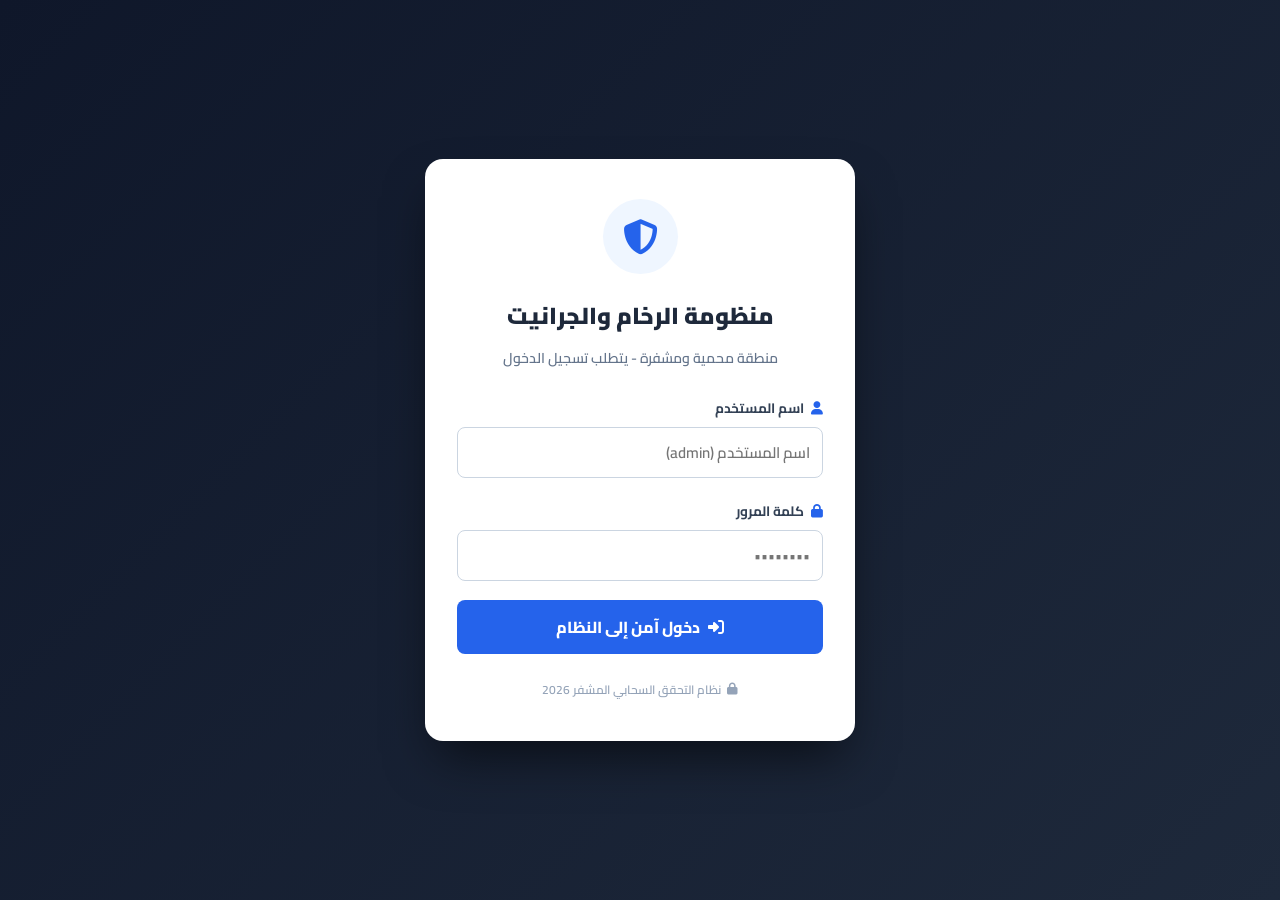
==== public/index.html @ fe217583 "Fix invoice export caching with direct live DOM export and bump DB_VERSION" ====
<!DOCTYPE html>
<html lang="ar" dir="rtl">
<head>
    <meta charset="UTF-8">
    <meta name="viewport" content="width=device-width, initial-scale=1.0">
    <title>نظام إدارة وفواتير ومستودع ملفات الرخام والجرانيت | خالي أحمد جلال</title>
    <link rel="stylesheet" href="/static/style.css">
    <link rel="stylesheet" href="https://cdnjs.cloudflare.com/ajax/libs/font-awesome/6.4.0/css/all.min.css">
    <style>
        .free-row td {
            background-color: #fef9c3 !important;
        }
        .btn-whatsapp {
            background: #25d366 !important;
            color: #fff !important;
            font-weight: 800;
        }
        .btn-whatsapp:hover {
            background: #1eb854 !important;
        }
        .gallery-item {
            display: inline-block;
            margin: 6px;
            padding: 6px;
            border: 1px solid #cbd5e1;
            border-radius: 8px;
            background: #fff;
            text-align: center;
        }
        .gallery-item img {
            width: 140px;
            height: 110px;
            object-fit: cover;
            border-radius: 6px;
            display: block;
        }
    </style>
</head>
<body>

    <!-- ================= FULLSCREEN SECURITY LOCK SCREEN ================= -->
    <div id="login-overlay" style="display:flex; position:fixed; top:0; left:0; width:100vw; height:100vh; background:linear-gradient(135deg, #0f172a 0%, #1e293b 100%); z-index:999999; justify-content:center; align-items:center; padding:1.25rem; font-family:'Cairo', sans-serif;">
        <div style="background:#ffffff; border-radius:18px; padding:2.5rem 2rem; width:100%; max-width:430px; box-shadow:0 25px 50px -12px rgba(0,0,0,0.6); text-align:center;">
            <div style="background:#eff6ff; width:75px; height:75px; border-radius:50%; display:flex; align-items:center; justify-content:center; margin:0 auto 1.25rem auto;">
                <i class="fa-solid fa-shield-halved" style="font-size:2.2rem; color:#2563eb;"></i>
            </div>
            <h2 style="font-size:1.45rem; font-weight:900; color:#1e293b; margin:0 0 0.5rem 0;">منظومة الرخام والجرانيت</h2>
            <p style="font-size:0.88rem; color:#64748b; margin:0 0 1.5rem 0; font-weight:600;">منطقة محمية ومشفرة - يتطلب تسجيل الدخول</p>

            <form id="login-form" onsubmit="handleLoginSubmit(event)" style="text-align:right;">
                <div style="margin-bottom:1.2rem;">
                    <label style="display:block; font-size:0.85rem; font-weight:700; color:#334155; margin-bottom:6px;">
                        <i class="fa-solid fa-user" style="color:#2563eb; margin-left:4px;"></i> اسم المستخدم
                    </label>
                    <input type="text" id="login-username" class="form-control" placeholder="اسم المستخدم (admin)" required autocomplete="username" style="width:100%; padding:10px 12px; font-size:0.95rem; border:1px solid #cbd5e1; border-radius:8px;">
                </div>

                <div style="margin-bottom:1.2rem;">
                    <label style="display:block; font-size:0.85rem; font-weight:700; color:#334155; margin-bottom:6px;">
                        <i class="fa-solid fa-lock" style="color:#2563eb; margin-left:4px;"></i> كلمة المرور
                    </label>
                    <input type="password" id="login-password" class="form-control" placeholder="••••••••" required autocomplete="current-password" style="width:100%; padding:10px 12px; font-size:0.95rem; border:1px solid #cbd5e1; border-radius:8px;">
                </div>

                <div id="login-error-msg" style="display:none; background:#fee2e2; color:#b91c1c; padding:8px 12px; border-radius:6px; font-size:0.85rem; font-weight:700; margin-bottom:1.2rem; text-align:center;">
                    اسم المستخدم أو كلمة المرور غير صحيحة!
                </div>

                <button type="submit" id="login-submit-btn" class="btn btn-primary" style="width:100%; padding:12px; font-size:1rem; font-weight:800; border-radius:8px; display:flex; justify-content:center; align-items:center; gap:8px;">
                    <i class="fa-solid fa-right-to-bracket"></i> دخول آمن إلى النظام
                </button>
            </form>

            <div style="margin-top:1.5rem; font-size:0.75rem; color:#94a3b8; font-weight:600; display:flex; align-items:center; justify-content:center; gap:6px;">
                <i class="fa-solid fa-lock"></i> نظام التحقق السحابي المشفر 2026
            </div>
        </div>
    </div>

    <!-- ================= MAIN APP WRAPPER (LOCKED UNTIL LOGIN) ================= -->
    <div id="app-wrapper" style="display:none;">


    <!-- Datalists for Autocomplete -->
    <datalist id="materials-datalist"></datalist>
    <datalist id="clients-datalist"></datalist>

    <!-- Navigation Header -->
    <header class="navbar">
        <div class="navbar-content">
            <div class="brand-title">
                <i class="fa-solid fa-gem" style="color: #f59e0b;"></i>
                <span>نظام فواتير ومستودع ملفات الرخام والجرانيت</span>
                <span class="brand-badge">خالي أحمد جلال 2026</span>
            </div>
            <nav class="nav-tabs">
                <button class="nav-tab-btn active" data-tab="dashboard-pane">
                    <i class="fa-solid fa-chart-pie"></i> لوحة التحكم
                </button>
                <button class="nav-tab-btn" data-tab="new-invoice-pane">
                    <i class="fa-solid fa-file-invoice"></i> الفاتورة (الاسطنبة الرسمية)
                </button>
                <button class="nav-tab-btn" data-tab="archive-pane">
                    <i class="fa-solid fa-folder-open"></i> أرشيف الفواتير
                </button>
                <button class="nav-tab-btn" data-tab="clients-pane">
                    <i class="fa-solid fa-users"></i> حسابات العملاء
                </button>
                <button class="nav-tab-btn" data-tab="repository-pane">
                    <i class="fa-solid fa-boxes-stacked"></i> مستودع الملفات والشغل
                </button>

            </nav>
            <div style="display:flex; align-items:center; gap:0.75rem; margin-right:auto;">
                <span class="badge" style="background:#e0f2fe; color:#0369a1; font-weight:800; padding:5px 12px; border-radius:12px; font-size:0.82rem;">
                    <i class="fa-solid fa-user-shield"></i> <span id="nav-username">admin</span>
                </span>
                <button class="btn btn-outline" onclick="handleLogout()" style="background:#fee2e2; color:#991b1b; border:1px solid #f87171; font-size:0.82rem; font-weight:800; padding:5px 12px; border-radius:8px; cursor:pointer;" title="تسجيل الخروج الآمن (مهم لو في سايبر أو جهاز مشترك)">
                    <i class="fa-solid fa-arrow-right-from-bracket"></i> خروج آمن
                </button>
            </div>
        </div>
    </header>

    <main class="main-wrapper">

        <!-- ==================== 1. DASHBOARD PANE ==================== -->
        <section id="dashboard-pane" class="tab-pane">
            <div class="stats-grid">
                <div class="stat-card blue">
                    <div class="stat-info">
                        <h4>إجمالي المبيعات والفواتير</h4>
                        <div class="stat-val" id="stat-sales">0 ج.م</div>
                        <div class="stat-sub">فواتير التوريدات والتصدير</div>
                    </div>
                    <div class="stat-icon"><i class="fa-solid fa-money-bill-wave" style="color:#3b82f6;"></i></div>
                </div>

                <div class="stat-card red">
                    <div class="stat-info">
                        <h4>المتبقي والديون لنا عند العملاء</h4>
                        <div class="stat-val" id="stat-receivables" style="color:#dc2626;">0 ج.م</div>
                        <div class="stat-sub">مستحقات واجبة التحصيل</div>
                    </div>
                    <div class="stat-icon"><i class="fa-solid fa-scale-unbalanced" style="color:#ef4444;"></i></div>
                </div>

                <div class="stat-card green">
                    <div class="stat-info">
                        <h4>إجمالي التحصيلات النقدية</h4>
                        <div class="stat-val" id="stat-paid" style="color:#16a34a;">0 ج.م</div>
                        <div class="stat-sub">سداد كاش وتحويلات ودينار</div>
                    </div>
                    <div class="stat-icon"><i class="fa-solid fa-circle-check" style="color:#10b981;"></i></div>
                </div>

                <div class="stat-card amber">
                    <div class="stat-info">
                        <h4>إجمالي كمية المسطحات</h4>
                        <div class="stat-val" id="stat-area">0 م٢</div>
                        <div class="stat-sub">مسطحات تم توريدها وتحميلها</div>
                    </div>
                    <div class="stat-icon"><i class="fa-solid fa-ruler-combined" style="color:#f59e0b;"></i></div>
                </div>

                <div class="stat-card purple">
                    <div class="stat-info">
                        <h4>إجمالي عدد القطع</h4>
                        <div class="stat-val" id="stat-pieces">0 قطعة</div>
                        <div class="stat-sub">طاولات وترابيع وشرائح</div>
                    </div>
                    <div class="stat-icon"><i class="fa-solid fa-cubes" style="color:#8b5cf6;"></i></div>
                </div>

                <div class="stat-card blue">
                    <div class="stat-info">
                        <h4>مصاريف الشغل والأوناش</h4>
                        <div class="stat-val" id="stat-expenses">0 ج.م</div>
                        <div class="stat-sub">نقل وونش وإكراميات وتعتيق</div>
                    </div>
                    <div class="stat-icon"><i class="fa-solid fa-truck-ramp-box" style="color:#6366f1;"></i></div>
                </div>
            </div>

            <!-- ==================== THE BIG FOUR MASTER ACCOUNTS ==================== -->
            <div class="card-box" style="margin-bottom: 1.5rem; background:#f8fafc; border: 2px solid #3b82f6; border-radius:12px; padding:1.25rem;">
                <div style="display:flex; justify-content:space-between; align-items:center; margin-bottom:1rem; flex-wrap:wrap; gap:0.5rem;">
                    <div>
                        <h3 style="font-weight:900; color:#1e3a8a; font-size:1.3rem; margin:0 0 4px 0;">
                            <i class="fa-solid fa-crown" style="color:#eab308;"></i> بوابة الحسابات وملفات الشغل الرئيسية (الأربعة الكبار)
                        </h3>
                        <span style="font-size:0.88rem; color:#64748b; font-weight:600;">الحسابات الأساسية التي طلبتها في الواجهة الرئيسية - وباقي العملاء متاحون بالقوائم في أي وقت</span>
                    </div>
                    <span class="badge badge-blue" style="font-size:0.85rem; padding:6px 12px; font-weight:800;">النسخة المطورة 2026</span>
                </div>

                <div style="display:grid; grid-template-columns: repeat(auto-fit, minmax(260px, 1fr)); gap:1rem;">
                    <!-- 1. الحاج صلاح -->
                    <div style="background: linear-gradient(135deg, #1e3a8a, #2563eb); color:#fff; border-radius:10px; padding:1.2rem; box-shadow:0 4px 6px rgba(0,0,0,0.1);">
                        <div style="display:flex; justify-content:space-between; align-items:center;">
                            <span style="background:#fef08a; color:#854d0e; font-size:0.75rem; font-weight:800; padding:2px 8px; border-radius:12px;">عميل رئيسي</span>
                            <i class="fa-solid fa-crown" style="color:#fde047;"></i>
                        </div>
                        <h4 style="margin:10px 0 4px 0; font-size:1.2rem; font-weight:900;">ملف الحاج صلاح</h4>
                        <p style="font-size:0.82rem; opacity:0.9; margin-bottom:12px;">7 فواتير نشطة معتمدة وسجل واصل والمتبقي</p>
                        <div style="display:flex; flex-direction:column; gap:6px;">
                            <div style="display:flex; gap:6px;">
                                <button class="btn btn-warning" style="flex:1; padding:6px; font-size:0.82rem; font-weight:800;" onclick="showClientStatement('الحاج صلاح')">👁️ فتح الحساب</button>
                                <a href="/api/special-files/الحاج صلاح/download" class="btn btn-outline" style="background:#fff; color:#1e3a8a; padding:6px 8px; font-size:0.82rem; font-weight:800;" download>📥 إكسيل مطور</a>
                            </div>
                            <button class="btn btn-outline" style="background:rgba(255,255,255,0.15); color:#fff; border:1px solid rgba(255,255,255,0.4); padding:4px; font-size:0.8rem;" onclick="startNewInvoiceForClient('الحاج صلاح')">➕ عمل فاتورة جديدة له</button>
                        </div>
                    </div>

                    <!-- 2. أحمد رضا -->
                    <div style="background: linear-gradient(135deg, #0f766e, #0d9488); color:#fff; border-radius:10px; padding:1.2rem; box-shadow:0 4px 6px rgba(0,0,0,0.1);">
                        <div style="display:flex; justify-content:space-between; align-items:center;">
                            <span style="background:#ccfbf1; color:#0f766e; font-size:0.75rem; font-weight:800; padding:2px 8px; border-radius:12px;">عميل رئيسي</span>
                            <i class="fa-solid fa-gem" style="color:#a7f3d0;"></i>
                        </div>
                        <h4 style="margin:10px 0 4px 0; font-size:1.2rem; font-weight:900;">ملف أحمد رضا</h4>
                        <p style="font-size:0.82rem; opacity:0.9; margin-bottom:12px;">26 فاتورة مسجلة وصافي القديم ودفعات علي السيوفي</p>
                        <div style="display:flex; flex-direction:column; gap:6px;">
                            <div style="display:flex; gap:6px;">
                                <button class="btn btn-warning" style="flex:1; padding:6px; font-size:0.82rem; font-weight:800;" onclick="showClientStatement('أحمد رضا')">👁️ فتح الحساب</button>
                                <a href="/api/special-files/أحمد رضا/download" class="btn btn-outline" style="background:#fff; color:#0f766e; padding:6px 8px; font-size:0.82rem; font-weight:800;" download>📥 إكسيل مطور</a>
                            </div>
                            <button class="btn btn-outline" style="background:rgba(255,255,255,0.15); color:#fff; border:1px solid rgba(255,255,255,0.4); padding:4px; font-size:0.8rem;" onclick="startNewInvoiceForClient('أحمد رضا')">➕ عمل فاتورة جديدة له</button>
                        </div>
                    </div>

                    <!-- 3. أدهم -->
                    <div style="background: linear-gradient(135deg, #7c2d12, #c2410c); color:#fff; border-radius:10px; padding:1.2rem; box-shadow:0 4px 6px rgba(0,0,0,0.1);">
                        <div style="display:flex; justify-content:space-between; align-items:center;">
                            <span style="background:#ffedd5; color:#9a3412; font-size:0.75rem; font-weight:800; padding:2px 8px; border-radius:12px;">توريد وشحنات</span>
                            <i class="fa-solid fa-truck-fast" style="color:#fed7aa;"></i>
                        </div>
                        <h4 style="margin:10px 0 4px 0; font-size:1.2rem; font-weight:900;">ملف أدهم الشامل</h4>
                        <p style="font-size:0.82rem; opacity:0.9; margin-bottom:12px;">شحنات 1-9 وإجمالي أمتار الخامات وورشة عرب مساعد</p>
                        <div style="display:flex; flex-direction:column; gap:6px;">
                            <div style="display:flex; gap:6px;">
                                <button class="btn btn-warning" style="flex:1; padding:6px; font-size:0.82rem; font-weight:800;" onclick="showClientStatement('أدهم')">👁️ فتح الحساب</button>
                                <a href="/api/special-files/أدهم/download" class="btn btn-outline" style="background:#fff; color:#7c2d12; padding:6px 8px; font-size:0.82rem; font-weight:800;" download>📥 إكسيل مطور</a>
                            </div>
                            <button class="btn btn-outline" style="background:rgba(255,255,255,0.15); color:#fff; border:1px solid rgba(255,255,255,0.4); padding:4px; font-size:0.8rem;" onclick="startNewInvoiceForClient('أدهم')">➕ عمل فاتورة جديدة له</button>
                        </div>
                    </div>

                    <!-- 4. صديق جعفر -->
                    <div style="background: linear-gradient(135deg, #4c1d95, #6d28d9); color:#fff; border-radius:10px; padding:1.2rem; box-shadow:0 4px 6px rgba(0,0,0,0.1);">
                        <div style="display:flex; justify-content:space-between; align-items:center;">
                            <span style="background:#f3e8ff; color:#6b21a8; font-size:0.75rem; font-weight:800; padding:2px 8px; border-radius:12px;">عميل رئيسي</span>
                            <i class="fa-solid fa-scale-balanced" style="color:#d8b4fe;"></i>
                        </div>
                        <h4 style="margin:10px 0 4px 0; font-size:1.2rem; font-weight:900;">ملف صديق جعفر</h4>
                        <p style="font-size:0.82rem; opacity:0.9; margin-bottom:12px;">فواتير 1-5 وحساب قديم وإجمالي الدفعات الواصلة</p>
                        <div style="display:flex; flex-direction:column; gap:6px;">
                            <div style="display:flex; gap:6px;">
                                <button class="btn btn-warning" style="flex:1; padding:6px; font-size:0.82rem; font-weight:800;" onclick="showClientStatement('صديق جعفر')">👁️ فتح الحساب</button>
                                <a href="/api/special-files/صديق جعفر/download" class="btn btn-outline" style="background:#fff; color:#4c1d95; padding:6px 8px; font-size:0.82rem; font-weight:800;" download>📥 إكسيل مطور</a>
                            </div>
                            <button class="btn btn-outline" style="background:rgba(255,255,255,0.15); color:#fff; border:1px solid rgba(255,255,255,0.4); padding:4px; font-size:0.8rem;" onclick="startNewInvoiceForClient('صديق جعفر')">➕ عمل فاتورة جديدة له</button>
                        </div>
                    </div>
                </div>
            </div>

            <div style="display: grid; grid-template-columns: 1fr 1fr; gap: 1.5rem;">
                <div class="card-box">
                    <div class="box-header">
                        <div class="box-title"><i class="fa-solid fa-clock-rotate-left"></i> أحدث الفواتير المسجلة</div>
                        <button class="btn btn-outline" onclick="document.querySelector('[data-tab=\'archive-pane\']').click()">عرض الكل</button>
                    </div>
                    <table class="data-table">
                        <thead>
                            <tr>
                                <th>رقم الفاتورة</th>
                                <th>التاريخ</th>
                                <th>العميل</th>
                                <th>الكمية</th>
                                <th>الإجمالي</th>
                                <th>إجراءات</th>
                            </tr>
                        </thead>
                        <tbody id="recent-invoices-tbody"></tbody>
                    </table>
                </div>

                <div class="card-box">
                    <div class="box-header">
                        <div class="box-title"><i class="fa-solid fa-fire"></i> أكثر الخامات مبيعاً وتوريداً</div>
                    </div>
                    <table class="data-table">
                        <thead>
                            <tr>
                                <th>اسم الخامة</th>
                                <th>عدد القطع</th>
                                <th>إجمالي المسطح</th>
                                <th>إجمالي القيمة</th>
                            </tr>
                        </thead>
                        <tbody id="top-materials-tbody"></tbody>
                    </table>
                </div>
            </div>
        </section>


        <!-- ==================== 2. NEW INVOICE PANE (الاسطنبة المطابقة 100%) ==================== -->
        <section id="new-invoice-pane" class="tab-pane" style="display:none;">
            
            <div class="card-box no-print" style="margin-bottom:1rem; padding: 1rem;">
                <div style="display:flex; justify-content:space-between; align-items:center; flex-wrap:wrap; gap:0.5rem;">
                    <div style="display:flex; gap:0.5rem; align-items:center;">
                        <span style="font-weight:800; font-size:1.15rem; color:#1e3a8a;">
                            <i class="fa-solid fa-stamp"></i> اسطنبة الفاتورة الرسمية (شغل الجرارات والتحميل والتصدير)
                        </span>
                    </div>
                    <div style="display:flex; gap:0.5rem; flex-wrap:wrap;">
                        <button type="button" class="btn btn-amber" onclick="openSmartOrderModal()">
                            <i class="fa-solid fa-wand-magic-sparkles"></i> 🤖 كتابة أمر سريع
                        </button>
                        <button type="button" class="btn btn-primary" onclick="addRowToInvoice()">
                            <i class="fa-solid fa-plus"></i> إضافة سطر بند
                        </button>
                        <button type="button" id="btn-save-invoice" class="btn btn-success" onclick="saveCurrentInvoice()">
                            <i class="fa-solid fa-floppy-disk"></i> حفظ الفاتورة في النظام
                        </button>
                        <button type="button" id="btn-send-whatsapp" class="btn btn-whatsapp" style="display:none;" onclick="shareInvoiceWhatsApp()">
                            <i class="fa-brands fa-whatsapp"></i> إرسال واتساب للعميل
                        </button>
                        <button type="button" id="btn-attach-photos" class="btn btn-primary" style="display:none; background:#7c3aed;" onclick="openAttachPhotosModal()">
                            <i class="fa-solid fa-camera"></i> 📷 إرفاق صور البضاعة / الإيصالات
                        </button>
                        <button type="button" id="btn-export-excel-current" class="btn btn-success" style="display:none;" onclick="exportCurrentInvoiceExcel()">
                            <i class="fa-solid fa-file-excel"></i> 📥 تصدير إكسيل
                        </button>
                        <button type="button" id="btn-export-pdf-current" class="btn btn-danger" style="display:none; background:#dc2626; color:#fff;" onclick="exportCurrentInvoicePDF()">
                            <i class="fa-solid fa-file-pdf"></i> 📄 تصدير PDF منسق
                        </button>
                        <button type="button" class="btn btn-outline" onclick="window.print()">
                            <i class="fa-solid fa-print"></i> طباعة A4
                        </button>
                        <button type="button" class="btn btn-amber" onclick="prefillSampleInvoice()">
                            <i class="fa-solid fa-bolt"></i> ⚡ نموذج تجربة
                        </button>
                        <button type="button" class="btn btn-danger" onclick="clearInvoiceForm()">
                            <i class="fa-solid fa-plus-circle"></i> فاتورة جديدة
                        </button>
                    </div>
                </div>
            </div>

            <!-- The Official Invoice Sheet View -->
            <div class="invoice-sheet-container" id="printable-invoice-sheet">
                
                <!-- Metadata Yellow Header Table -->
                <table class="invoice-top-meta-table">
                    <tr>
                        <td style="width: 2%;"></td>
                        <td class="cell-yellow">التاريخ</td>
                        <td style="width: 18%;"><input type="date" id="meta-inv-date" class="meta-input"></td>
                        <td class="cell-yellow">العميل</td>
                        <td style="width: 28%;"><input type="text" list="clients-datalist" id="meta-client-name" class="meta-input" placeholder="اسم العميل (يمكنك اختيار أي عميل أو كتابة جديد)..."></td>
                        <td style="width: 2%;"></td>
                        <td class="cell-yellow">السائق</td>
                        <td style="width: 22%;"><input type="text" id="meta-driver-name" class="meta-input" placeholder="اسم السائق ورقم الهاتف..."></td>
                    </tr>
                    <tr>
                        <td style="width: 2%;"></td>
                        <td class="cell-yellow">رقم السيارة / الكونتر</td>
                        <td><input type="text" id="meta-car-no" class="meta-input" placeholder="رقم السيارة..."></td>
                        <td class="cell-yellow">مكان التحميل</td>
                        <td><input type="text" id="meta-loading-place" class="meta-input" placeholder="مكان التحميل / المصنع..."></td>
                        <td style="width: 2%;"></td>
                        <td class="cell-yellow">المشرف</td>
                        <td><input type="text" id="meta-supervisor" class="meta-input" value="-"></td>
                    </tr>
                    <tr>
                        <td style="width: 2%;"></td>
                        <td class="cell-yellow">رقم الفاتوره</td>
                        <td><input type="text" id="meta-inv-no" class="meta-input" style="color:#b91c1c; font-weight:800;"></td>
                        <td class="cell-yellow">الدفعة المسددة</td>
                        <td><input type="number" id="meta-paid" class="meta-input" value="0" placeholder="المدفوع كاش..."></td>
                        <td style="width: 2%;"></td>
                        <td class="cell-yellow">خصم / تسوية</td>
                        <td><input type="number" id="meta-discount" class="meta-input" value="0"></td>
                    </tr>
                </table>

                <!-- Main Items Table -->
                <table class="invoice-grid-table">
                    <thead>
                        <tr>
                            <th style="width: 6%;">رقم<br>الطرد</th>
                            <th style="width: 6%;">رقم البلوك</th>
                            <th style="width: 24%;">نوع الخامه</th>
                            <th style="width: 6%;">عدد</th>
                            <th style="width: 6%;">طول</th>
                            <th style="width: 6%;">عرض</th>
                            <th style="width: 9%;">المسطح (م٢)</th>
                            <th style="width: 8%;">السعر</th>
                            <th style="width: 11%;">الإجمالي</th>
                            <th style="width: 6%;">فري</th>
                            <th style="width: 14%;">ملاحظات</th>
                            <th class="no-print" style="width: 2%;">حذف</th>
                        </tr>
                    </thead>
                    <tbody id="invoice-items-tbody">
                        <!-- Populated by app.js -->
                    </tbody>
                    <tfoot>
                        <!-- Exact Grand Total Row with Red Highlight -->
                        <tr class="row-tot-red">
                            <td colspan="3" style="text-align:center; font-size:1.1rem;">الإجمالي</td>
                            <td id="lbl-total-pieces" style="font-size:1.15rem;">0</td>
                            <td></td>
                            <td></td>
                            <td id="lbl-total-area" style="font-size:1.15rem;">0.000</td>
                            <td></td>
                            <td id="lbl-total-amount" style="font-size:1.2rem;">0.00</td>
                            <td></td>
                            <td></td>
                            <td class="no-print"></td>
                        </tr>
                    </tfoot>
                </table>

                <div class="form-group no-print" style="margin-top:0.75rem;">
                    <label>ملاحظات عامة على الفاتورة:</label>
                    <input type="text" id="meta-notes" class="form-control" placeholder="أي ملاحظات تخص الحمولة أو النولون أو الحساب القديم...">
                </div>

                <!-- Truck Summary Table (ملخص الجرار التلقائي) -->
                <div class="truck-summary-wrapper">
                    <div style="text-align: center;">
                        <span class="truck-summary-title">ملخص الجرار</span>
                    </div>
                    <table class="truck-table">
                        <thead>
                            <tr>
                                <th style="width: 40%;">الخامه و البيان</th>
                                <th style="width: 15%;">عدد الطاولات</th>
                                <th style="width: 15%;">كمية الأمتار</th>
                                <th style="width: 15%;">السعر</th>
                                <th style="width: 15%;">الإجمالي</th>
                            </tr>
                        </thead>
                        <tbody id="truck-summary-tbody">
                            <!-- Populated automatically -->
                        </tbody>
                        <tfoot>
                            <tr class="truck-total-row">
                                <td>الإجمالي</td>
                                <td id="sum-tot-qty">0</td>
                                <td id="sum-tot-area">0.000</td>
                                <td>-</td>
                                <td id="sum-tot-amount">0.00</td>
                            </tr>
                        </tfoot>
                    </table>
                </div>

                <!-- Attached Photos Gallery for this Invoice -->
                <div id="invoice-attachments-section" style="display:none; margin-top:2rem; border-top:1px solid #cbd5e1; padding-top:1rem;">
                    <h4 style="font-weight:800; color:#1e3a8a; margin-bottom:0.75rem;"><i class="fa-solid fa-images"></i> صور ومرفقات الفاتورة والبضاعة:</h4>
                    <div id="invoice-attachments-gallery"></div>
                </div>

<!-- Signatures omitted as requested -->
            </div>

        </section>


        <!-- ==================== 3. INVOICES ARCHIVE PANE (مع إمكانية التعديل في أي وقت) ==================== -->
        <section id="archive-pane" class="tab-pane" style="display:none;">
            <div class="card-box">
                <div class="box-header">
                    <div class="box-title"><i class="fa-solid fa-box-archive"></i> أرشيف وسجل الفواتير (اضغط على "تعديل" لتعديل أي فاتورة في أي وقت)</div>
                    <div style="display:flex; gap:0.5rem;">
                        <input type="text" id="archive-search" class="form-control" style="width:250px;" placeholder="بحث برقم الفاتورة أو العميل..." oninput="loadInvoicesArchive()">
                        <button class="btn btn-primary" onclick="loadInvoicesArchive()"><i class="fa-solid fa-magnifying-glass"></i> بحث</button>
                    </div>
                </div>
                
                <!-- Quick Filter Buttons (Newest first, single click) -->
                <div style="display:flex; gap:0.5rem; flex-wrap:wrap; margin-bottom:1rem; padding:0.5rem 0; border-bottom:1px solid #e2e8f0;">
                    <button class="btn btn-outline" style="padding:5px 14px; font-size:0.85rem; font-weight:800;" onclick="filterArchiveByClient('')">🌟 جميع الفواتير</button>
                    <button class="btn btn-outline" style="padding:5px 14px; font-size:0.85rem; font-weight:800; background:#fef08a; color:#854d0e; border-color:#eab308;" onclick="filterArchiveByClient('الحاج صلاح')">👑 الحاج صلاح</button>
                    <button class="btn btn-outline" style="padding:5px 14px; font-size:0.85rem; font-weight:800; background:#ccfbf1; color:#0f766e; border-color:#14b8a6;" onclick="filterArchiveByClient('أحمد رضا')">📄 أحمد رضا</button>
                    <button class="btn btn-outline" style="padding:5px 14px; font-size:0.85rem; font-weight:800; background:#f3e8ff; color:#6b21a8; border-color:#a855f7;" onclick="filterArchiveByClient('أدهم')">💼 ملف أدهم</button>
                    <button class="btn btn-outline" style="padding:5px 14px; font-size:0.85rem; font-weight:800; background:#ffedd5; color:#9a3412; border-color:#f97316;" onclick="filterArchiveByClient('صديق جعفر')">🤝 صديق جعفر</button>
                </div>
                <table class="data-table">
                    <thead>
                        <tr>
                            <th>رقم الفاتورة</th>
                            <th>التاريخ</th>
                            <th>العميل</th>
                            <th>السائق والسيارة</th>
                            <th>القطع</th>
                            <th>المسطح</th>
                            <th>الإجمالي</th>
                            <th>المدفوع</th>
                            <th>المتبقي</th>
                            <th>إجراءات الفاتورة</th>
                        </tr>
                    </thead>
                    <tbody id="archive-tbody"></tbody>
                </table>
            </div>
        </section>


        <!-- ==================== 4. CLIENTS & LEDGER PANE ==================== -->
        <section id="clients-pane" class="tab-pane" style="display:none;">
            <div class="card-box">
                <div class="box-header">
                    <div class="box-title"><i class="fa-solid fa-users"></i> دليل وحسابات العملاء (كشوف الحساب والديون)</div>
                    <div style="display:flex; gap:0.5rem; align-items:center;">
                        <select id="client-statement-select" class="form-control" style="width:320px;" onchange="showClientStatement(this.value)">
                            <option value="">-- اختر عميل لعرض كشف الحساب --</option>
                        </select>
                        <button class="btn btn-success" onclick="openAddPaymentModal()"><i class="fa-solid fa-hand-holding-dollar"></i> تسجيل دفعة جديدة</button>
                    </div>
                </div>

                <!-- VIP Master Cards for Salah, Reda, and Adham -->
                <div style="display:grid; grid-template-columns: repeat(auto-fit, minmax(280px, 1fr)); gap:1rem; margin-bottom:1.5rem;">
                    <div style="background: linear-gradient(135deg, #1e3a8a, #3b82f6); color:#fff; border-radius:12px; padding:1.25rem; box-shadow:0 4px 6px -1px rgba(0,0,0,0.1);">
                        <div style="display:flex; justify-content:space-between; align-items:center;">
                            <span style="background:#fef08a; color:#854d0e; font-size:0.75rem; font-weight:800; padding:3px 8px; border-radius:20px;">نسخة مطورة 2026</span>
                            <i class="fa-solid fa-crown" style="color:#fde047; font-size:1.2rem;"></i>
                        </div>
                        <h3 style="margin:8px 0 4px 0; font-size:1.25rem;">ملف الحاج صلاح الشامل</h3>
                        <p style="font-size:0.85rem; opacity:0.9; margin-bottom:12px;">7 فواتير نشطة معتمدة وسجل الدفعات والمتبقي</p>
                        <div style="display:flex; gap:6px;">
                            <button class="btn btn-warning" style="flex:1; padding:6px; font-size:0.85rem; font-weight:700;" onclick="showClientStatement('الحاج صلاح')">👁️ عرض السجل</button>
                            <a href="/api/special-files/الحاج صلاح/download" class="btn btn-outline" style="background:#fff; color:#1e3a8a; padding:6px 10px; font-size:0.85rem; font-weight:700;">📥 إكسيل مطور</a>
                        </div>
                    </div>

                    <div style="background: linear-gradient(135deg, #0f766e, #14b8a6); color:#fff; border-radius:12px; padding:1.25rem; box-shadow:0 4px 6px -1px rgba(0,0,0,0.1);">
                        <div style="display:flex; justify-content:space-between; align-items:center;">
                            <span style="background:#ccfbf1; color:#0f766e; font-size:0.75rem; font-weight:800; padding:3px 8px; border-radius:20px;">نسخة مطورة 2026</span>
                            <i class="fa-solid fa-gem" style="color:#a7f3d0; font-size:1.2rem;"></i>
                        </div>
                        <h3 style="margin:8px 0 4px 0; font-size:1.25rem;">ملف أحمد رضا الشامل</h3>
                        <p style="font-size:0.85rem; opacity:0.9; margin-bottom:12px;">26 فاتورة مسجلة بالأسماء الأصلية ودفعات واصل</p>
                        <div style="display:flex; gap:6px;">
                            <button class="btn btn-warning" style="flex:1; padding:6px; font-size:0.85rem; font-weight:700;" onclick="showClientStatement('أحمد رضا')">👁️ عرض السجل</button>
                            <a href="/api/special-files/أحمد رضا/download" class="btn btn-outline" style="background:#fff; color:#0f766e; padding:6px 10px; font-size:0.85rem; font-weight:700;">📥 إكسيل مطور</a>
                        </div>
                    </div>

                    <div style="background: linear-gradient(135deg, #7c2d12, #ea580c); color:#fff; border-radius:12px; padding:1.25rem; box-shadow:0 4px 6px -1px rgba(0,0,0,0.1);">
                        <div style="display:flex; justify-content:space-between; align-items:center;">
                            <span style="background:#ffedd5; color:#9a3412; font-size:0.75rem; font-weight:800; padding:3px 8px; border-radius:20px;">نسخة مطورة 2026</span>
                            <i class="fa-solid fa-truck-fast" style="color:#fed7aa; font-size:1.2rem;"></i>
                        </div>
                        <h3 style="margin:8px 0 4px 0; font-size:1.25rem;">ملف أدهم الشامل</h3>
                        <p style="font-size:0.85rem; opacity:0.9; margin-bottom:12px;">شحنات 1-9 ومستودع أمتار الخامات وورشة عرب مساعد</p>
                        <div style="display:flex; gap:6px;">
                            <button class="btn btn-warning" style="flex:1; padding:6px; font-size:0.85rem; font-weight:700;" onclick="showClientStatement('أدهم')">👁️ عرض السجل</button>
                            <a href="/api/special-files/أدهم/download" class="btn btn-outline" style="background:#fff; color:#7c2d12; padding:6px 10px; font-size:0.85rem; font-weight:700;">📥 إكسيل مطور</a>
                        </div>
                    </div>
                </div>

                <table class="data-table">
                    <thead>
                        <tr>
                            <th>اسم العميل</th>
                            <th>رقم الهاتف</th>
                            <th>العنوان</th>
                            <th>رصيد سابق</th>
                            <th>إجمالي المسحوبات</th>
                            <th>إجمالي المسدد</th>
                            <th>الرصيد الحالي المستحق</th>
                            <th>كشوف الحسابات</th>
                        </tr>
                    </thead>
                    <tbody id="clients-tbody"></tbody>
                </table>
            </div>
        </section>


        <!-- ==================== 5. REPOSITORY (مستودع الملفات والشغل الفعلي) ==================== -->
        <section id="repository-pane" class="tab-pane" style="display:none;">
            <div class="card-box">
                <div class="box-header">
                    <div class="box-title">
                        <i class="fa-solid fa-boxes-stacked" style="color:#2563eb;"></i>
                        مستودع ملفات الشغل الحالية (I:\خالي أحمد جلال)
                        <span class="brand-badge" id="repo-total-files">0 ملف</span>
                        <span class="brand-badge" id="repo-total-folders" style="background:#3b82f6; color:#fff;">0 مجلد</span>
                    </div>
                    <div style="display:flex; gap:0.5rem;">
                        <input type="text" id="repo-search-input" class="form-control" style="width:250px;" placeholder="بحث في المستودع..." oninput="filterRepoFiles()">
                        <button class="btn btn-outline" onclick="loadRepository()"><i class="fa-solid fa-rotate"></i> تحديث المستودع</button>
                    </div>
                </div>

                <!-- Folder Selector Pills -->
                <div style="margin-bottom:1.25rem;">
                    <div style="font-size:0.85rem; font-weight:700; color:#475569; margin-bottom:6px;">اختر مجلد العميل أو الشغل:</div>
                    <div id="repo-folder-pills" style="display:flex; flex-wrap:wrap; gap:4px;"></div>
                </div>

                <!-- Files Table -->
                <table class="data-table">
                    <thead>
                        <tr>
                            <th>اسم الملف في المستودع</th>
                            <th>النوع</th>
                            <th>الحجم</th>
                            <th>تاريخ التعديل</th>
                            <th>إجراءات المستودع</th>
                        </tr>
                    </thead>
                    <tbody id="repo-files-tbody"></tbody>
                </table>
            </div>
        </section>


        <!-- ==================== 6. PRICES & MATERIALS MANAGEMENT PANE ==================== -->
        </main>

    <!-- ==================== MODALS ==================== -->

    <!-- Repo Preview Modal (معاينة ملفات المستودع إكسيل و PDF) -->
    <div id="repo-preview-modal" class="modal-overlay" style="display:none;">
        <div class="modal-box" style="max-width:950px;">
            <div class="modal-header">
                <h3 id="preview-modal-title" style="font-weight:800; color:#1e3a8a;">معاينة ملف المستودع</h3>
                <button class="btn btn-outline" onclick="closeModals()">✕</button>
            </div>
            <div id="preview-modal-content"></div>
            <div style="margin-top:1.25rem; text-align:left;">
                <button class="btn btn-primary" onclick="closeModals()">إغلاق المعاينة</button>
            </div>
        </div>
    </div>

    <!-- Smart Order Text Parser Modal -->
    <div id="smart-order-modal" class="modal-overlay" style="display:none;">
        <div class="modal-box" style="max-width:700px;">
            <div class="modal-header">
                <h3 style="font-weight:800; color:#1e3a8a;"><i class="fa-solid fa-wand-magic-sparkles"></i> إدخال وتفكيك طلب سريع بالذكاء الاصطناعي</h3>
                <button class="btn btn-outline" onclick="closeModals()">✕</button>
            </div>
            <p style="font-size:0.9rem; color:#64748b; margin-bottom:0.75rem;">
                انسخ أو اكتب أو أملِ تفاصيل الحمولة والبنود بأي صيغة عامية أو مختصرة، وسيقوم النظام بتفكيكها إلى أسطر الفاتورة والمقاسات والأسعار والفري آلياً:
            </p>
            <div class="form-group">
                <textarea id="smart-order-input" class="form-control" rows="6" placeholder="مثال:
45 طاولة جندولا 2 سم مقاس 3.20 في 0.80 بسعر 355
23 طاولة جندولا 3.20 في 0.75 بسعر 345
2 طاولة جندولا 2.50 في 0.80 فري
53 طاولة حلايب 2 سم 3.15 في 0.70 بسعر 450"></textarea>
            </div>
            <div style="text-align:left; margin-top:1.25rem;">
                <button class="btn btn-outline" onclick="closeModals()">إلغاء</button>
                <button class="btn btn-primary" onclick="processSmartOrderText()"><i class="fa-solid fa-bolt"></i> تفكيك وإدراج في الفاتورة فوراً</button>
            </div>
        </div>
    </div>

    <!-- Attach Photos Modal -->
    <div id="attach-modal" class="modal-overlay" style="display:none;">
        <div class="modal-box">
            <div class="modal-header">
                <h3 style="font-weight:800;"><i class="fa-solid fa-camera"></i> إرفاق صورة للفاتورة / البضاعة / الإيصال</h3>
                <button class="btn btn-outline" onclick="closeModals()">✕</button>
            </div>
            <div id="attach-inv-id-lbl" style="font-weight:700; color:#1e3a8a; margin-bottom:1rem;"></div>
            <div class="form-group">
                <label>اختر الصورة (صورة البلوكات / الحمولة / وصل أمانة / شيك):</label>
                <input type="file" id="attach-file-input" class="form-control" accept="image/*">
            </div>
            <div class="form-group">
                <label>وصف / تعليق على الصورة:</label>
                <input type="text" id="attach-caption-input" class="form-control" placeholder="مثال: صورة الجرار بعد التعتيق / إيصال سداد كاش...">
            </div>
            <div style="text-align:left; margin-top:1.25rem;">
                <button class="btn btn-outline" onclick="closeModals()">إلغاء</button>
                <button class="btn btn-success" onclick="uploadInvoicePhoto()"><i class="fa-solid fa-upload"></i> رفع وحفظ الصورة</button>
            </div>
        </div>
    </div>

    <!-- Client Statement Modal -->
    <div id="client-statement-modal" class="modal-overlay" style="display:none;">
        <div class="modal-box" style="max-width:900px;">
            <div class="modal-header">
                <div style="display:flex; align-items:center; gap:1rem;">
                    <h3 id="stmt-client-title" style="font-weight:800; color:#1e3a8a; margin:0;">كشف حساب العميل</h3>
                    <a id="stmt-download-special-btn" href="#" class="btn btn-success" style="display:none; font-weight:700; padding:4px 12px; font-size:0.85rem;"><i class="fa-solid fa-file-excel"></i> 📥 تحميل النسخة المطورة 2026 (.xlsx)</a>
                </div>
                <button class="btn btn-outline" onclick="closeModals()">✕</button>
            </div>
            
            <div style="display:grid; grid-template-columns: repeat(3, 1fr); gap:1rem; margin-bottom:1.25rem;">
                <div style="background:#f1f5f9; padding:0.75rem; border-radius:8px; text-align:center;">
                    <div style="font-size:0.85rem; color:#64748b;">إجمالي المسحوبات (عليه)</div>
                    <div id="stmt-debit" style="font-size:1.2rem; font-weight:800; color:#b91c1c;">0 ج.م</div>
                </div>
                <div style="background:#f1f5f9; padding:0.75rem; border-radius:8px; text-align:center;">
                    <div style="font-size:0.85rem; color:#64748b;">إجمالي السدادات (له)</div>
                    <div id="stmt-credit" style="font-size:1.2rem; font-weight:800; color:#15803d;">0 ج.م</div>
                </div>
                <div style="background:#eff6ff; padding:0.75rem; border-radius:8px; text-align:center;">
                    <div style="font-size:0.85rem; color:#1e40af;">الرصيد الصافي المتبقي</div>
                    <div id="stmt-balance" style="font-size:1.2rem; font-weight:900; color:#1e3a8a;">0 ج.م</div>
                </div>
            </div>

            <table class="data-table" style="font-size:0.88rem;">
                <thead>
                    <tr>
                        <th>التاريخ</th>
                        <th>النوع</th>
                        <th>رقم المستند</th>
                        <th>البيان التفصيلي</th>
                        <th>مدين (عليه)</th>
                        <th>دائن (له)</th>
                        <th>الرصيد</th>
                    </tr>
                </thead>
                <tbody id="stmt-tbody"></tbody>
            </table>

            <div style="margin-top:1.5rem; text-align:left;">
                <button class="btn btn-outline" onclick="window.print()"><i class="fa-solid fa-print"></i> طباعة كشف الحساب</button>
                <button class="btn btn-primary" onclick="closeModals()">إغلاق</button>
            </div>
        </div>
    </div>

    <!-- Add Payment Modal -->
    <div id="payment-modal" class="modal-overlay" style="display:none;">
        <div class="modal-box">
            <div class="modal-header">
                <h3 style="font-weight:800;"><i class="fa-solid fa-hand-holding-dollar"></i> تسجيل دفعة جديدة من عميل</h3>
                <button class="btn btn-outline" onclick="closeModals()">✕</button>
            </div>
            <div class="form-group">
                <label>اسم العميل:</label>
                <input type="text" id="pay-client-name" list="clients-datalist" class="form-control">
            </div>
            <div class="form-group">
                <label>تاريخ السداد:</label>
                <input type="date" id="pay-date" class="form-control">
            </div>
            <div style="display:grid; grid-template-columns: 2fr 1fr 1fr; gap:0.75rem;">
                <div class="form-group">
                    <label>المبلغ:</label>
                    <input type="number" id="pay-amount" class="form-control" step="any">
                </div>
                <div class="form-group">
                    <label>العملة:</label>
                    <select id="pay-currency" class="form-control">
                        <option value="EGP">جنيه مصري (EGP)</option>
                        <option value="LYD">دينار ليبي (LYD)</option>
                        <option value="USD">دولار (USD)</option>
                    </select>
                </div>
                <div class="form-group">
                    <label>سعر الصرف:</label>
                    <input type="number" id="pay-rate" class="form-control" value="1" step="any">
                </div>
            </div>
            <div class="form-group">
                <label>طريقة الدفع:</label>
                <select id="pay-method" class="form-control">
                    <option value="نقداً">نقداً (كاش)</option>
                    <option value="تحويل بنكي">تحويل بنكي</option>
                    <option value="شيك">شيك مصرفي</option>
                    <option value="حوالة">حوالة خارجية</option>
                </select>
            </div>
            <div class="form-group">
                <label>ملاحظات:</label>
                <input type="text" id="pay-notes" class="form-control" placeholder="رقم الشيك أو تفاصيل التحويل...">
            </div>
            <div style="text-align:left; margin-top:1.25rem;">
                <button class="btn btn-outline" onclick="closeModals()">إلغاء</button>
                <button class="btn btn-success" onclick="submitPayment()">حفظ الدفعة</button>
            </div>
        </div>
    </div>

    <!-- Partner Expense Modal -->
    </div> <!-- End app-wrapper -->
    <script src="/static/app.js?v=20261028_v12"></script>
</body>
</html>
---- static/style.css ----
@import url('https://fonts.googleapis.com/css2?family=Cairo:wght@400;500;600;700;800;900&family=Tajawal:wght@400;500;700;800&display=swap');

:root {
  --primary: #1e3a8a;
  --primary-light: #3b82f6;
  --primary-dark: #172554;
  --accent: #d97706;
  --success: #15803d;
  --danger: #b91c1c;
  --bg-slate: #f8fafc;
  --border-color: #cbd5e1;
  --excel-yellow: #ffff00;
  --excel-blue-hdr: #d9e1f2;
  --excel-green-hdr: #92d050;
  --excel-red-tot: #ffc7ce;
}

* {
  box-sizing: border-box;
  margin: 0;
  padding: 0;
  font-family: 'Cairo', 'Tajawal', sans-serif;
}

body {
  background-color: #f1f5f9;
  color: #1e293b;
  direction: rtl;
  min-height: 100vh;
}

/* Navbar */
.navbar {
  background: linear-gradient(135deg, #0f172a 0%, #1e293b 100%);
  color: #fff;
  padding: 1rem 2rem;
  box-shadow: 0 4px 12px rgba(0,0,0,0.15);
  position: sticky;
  top: 0;
  z-index: 50;
}
.navbar-content {
  max-width: 1600px;
  margin: 0 auto;
  display: flex;
  justify-content: space-between;
  align-items: center;
  flex-wrap: wrap;
  gap: 1rem;
}
.brand-title {
  display: flex;
  align-items: center;
  gap: 0.75rem;
  font-size: 1.4rem;
  font-weight: 800;
  letter-spacing: -0.5px;
}
.brand-badge {
  background: #f59e0b;
  color: #000;
  font-size: 0.75rem;
  padding: 0.2rem 0.6rem;
  border-radius: 999px;
  font-weight: 700;
}

/* Nav tabs */
.nav-tabs {
  display: flex;
  gap: 0.5rem;
  flex-wrap: wrap;
}
.nav-tab-btn {
  background: rgba(255,255,255,0.08);
  border: 1px solid rgba(255,255,255,0.12);
  color: #e2e8f0;
  padding: 0.55rem 1rem;
  border-radius: 8px;
  cursor: pointer;
  font-weight: 600;
  font-size: 0.95rem;
  transition: all 0.2s ease;
  display: flex;
  align-items: center;
  gap: 0.5rem;
}
.nav-tab-btn:hover {
  background: rgba(255,255,255,0.18);
  color: #fff;
}
.nav-tab-btn.active {
  background: #2563eb;
  border-color: #3b82f6;
  color: #fff;
  box-shadow: 0 4px 10px rgba(37,99,235,0.3);
}

/* Main Container */
.main-wrapper {
  max-width: 1600px;
  margin: 1.5rem auto;
  padding: 0 1.5rem 3rem 1.5rem;
}

/* Dashboard Cards */
.stats-grid {
  display: grid;
  grid-template-columns: repeat(auto-fit, minmax(230px, 1fr));
  gap: 1.25rem;
  margin-bottom: 2rem;
}
.stat-card {
  background: #fff;
  padding: 1.25rem;
  border-radius: 12px;
  box-shadow: 0 2px 6px rgba(0,0,0,0.04);
  border: 1px solid #e2e8f0;
  display: flex;
  align-items: center;
  justify-content: space-between;
  position: relative;
  overflow: hidden;
}
.stat-card::before {
  content: '';
  position: absolute;
  top: 0;
  right: 0;
  width: 5px;
  height: 100%;
}
.stat-card.blue::before { background: #3b82f6; }
.stat-card.green::before { background: #10b981; }
.stat-card.amber::before { background: #f59e0b; }
.stat-card.purple::before { background: #8b5cf6; }
.stat-card.red::before { background: #ef4444; }

.stat-info h4 {
  font-size: 0.88rem;
  color: #64748b;
  font-weight: 600;
  margin-bottom: 0.35rem;
}
.stat-info .stat-val {
  font-size: 1.6rem;
  font-weight: 800;
  color: #0f172a;
}
.stat-info .stat-sub {
  font-size: 0.8rem;
  color: #94a3b8;
  margin-top: 0.2rem;
}
.stat-icon {
  font-size: 2.2rem;
  opacity: 0.8;
}

/* Section Box */
.card-box {
  background: #fff;
  border-radius: 12px;
  border: 1px solid #e2e8f0;
  box-shadow: 0 2px 8px rgba(0,0,0,0.03);
  padding: 1.5rem;
  margin-bottom: 2rem;
}
.box-header {
  display: flex;
  justify-content: space-between;
  align-items: center;
  margin-bottom: 1.25rem;
  padding-bottom: 0.75rem;
  border-bottom: 2px solid #f1f5f9;
  flex-wrap: wrap;
  gap: 0.75rem;
}
.box-title {
  font-size: 1.25rem;
  font-weight: 800;
  color: #1e293b;
  display: flex;
  align-items: center;
  gap: 0.5rem;
}

/* Original Template Invoice View */
.invoice-sheet-container {
  background: #fff;
  border: 2px solid #94a3b8;
  padding: 1.5rem;
  box-shadow: 0 8px 24px rgba(0,0,0,0.08);
  border-radius: 8px;
  margin-bottom: 2rem;
  background-color: #fafbfc;
}
.invoice-top-meta-table {
  width: 100%;
  border-collapse: collapse;
  margin-bottom: 1.25rem;
}
.invoice-top-meta-table td, .invoice-top-meta-table th {
  border: 1px solid #475569;
  padding: 6px 10px;
  text-align: center;
  vertical-align: middle;
  font-weight: 700;
  font-size: 0.95rem;
}
.cell-yellow {
  background-color: #ffff00 !important;
  color: #000;
  font-weight: 800;
  width: 14%;
}
.meta-input {
  width: 100%;
  border: none;
  background: transparent;
  text-align: center;
  font-weight: 700;
  font-size: 1rem;
  outline: none;
}
.meta-input:focus {
  background: #eff6ff;
}

/* Items Grid */
.invoice-grid-table {
  width: 100%;
  border-collapse: collapse;
  margin-bottom: 1rem;
}
.invoice-grid-table th {
  background-color: #d9e1f2;
  color: #000;
  font-weight: 800;
  font-size: 0.95rem;
  border: 1px solid #475569;
  padding: 8px 6px;
  text-align: center;
}
.invoice-grid-table td {
  border: 1px solid #64748b;
  padding: 5px 4px;
  text-align: center;
  font-weight: 600;
  font-size: 0.92rem;
  background: #fff;
}
.grid-input {
  width: 100%;
  border: none;
  background: transparent;
  text-align: center;
  font-weight: 700;
  font-size: 0.95rem;
  outline: none;
  padding: 4px;
}
.grid-input:focus {
  background: #dbeafe;
}
.readonly-val {
  background: #f8fafc;
  color: #0f172a;
}
.row-tot-red td {
  background-color: #ffc7ce !important;
  color: #990000 !important;
  font-weight: 900 !important;
  font-size: 1.05rem !important;
}

/* Truck Summary Table */
.truck-summary-wrapper {
  margin-top: 2rem;
  border-top: 2px dashed #94a3b8;
  padding-top: 1.25rem;
}
.truck-summary-title {
  background: #ffff00;
  display: inline-block;
  padding: 6px 20px;
  border: 1px solid #334155;
  font-weight: 800;
  font-size: 1.05rem;
  margin-bottom: 0.75rem;
}
.truck-table {
  width: 70%;
  border-collapse: collapse;
  margin: 0 auto;
}
.truck-table th {
  background-color: #92d050;
  border: 1px solid #334155;
  padding: 8px;
  text-align: center;
  font-weight: 800;
  font-size: 0.95rem;
  color: #000;
}
.truck-table td {
  border: 1px solid #475569;
  padding: 6px;
  text-align: center;
  font-weight: 700;
  background: #fff;
}
.truck-table .truck-total-row td {
  background-color: #92d050;
  font-weight: 900;
  font-size: 1rem;
}

/* Buttons */
.btn {
  padding: 0.55rem 1.15rem;
  border-radius: 8px;
  font-weight: 700;
  font-size: 0.92rem;
  cursor: pointer;
  border: none;
  display: inline-flex;
  align-items: center;
  gap: 0.45rem;
  transition: all 0.2s;
  text-decoration: none;
}
.btn-primary { background: #2563eb; color: #fff; }
.btn-primary:hover { background: #1d4ed8; }
.btn-success { background: #16a34a; color: #fff; }
.btn-success:hover { background: #15803d; }
.btn-amber { background: #f59e0b; color: #000; }
.btn-amber:hover { background: #d97706; }
.btn-danger { background: #dc2626; color: #fff; }
.btn-danger:hover { background: #b91c1c; }
.btn-outline { background: #fff; border: 1px solid #cbd5e1; color: #334155; }
.btn-outline:hover { background: #f1f5f9; }

/* Tables in General */
.data-table {
  width: 100%;
  border-collapse: collapse;
  text-align: right;
}
.data-table th {
  background: #f8fafc;
  color: #475569;
  font-weight: 700;
  padding: 0.85rem;
  border-bottom: 2px solid #e2e8f0;
  font-size: 0.92rem;
}
.data-table td {
  padding: 0.85rem;
  border-bottom: 1px solid #e2e8f0;
  font-size: 0.92rem;
  font-weight: 600;
}
.data-table tr:hover td {
  background-color: #f8fafc;
}

/* Modals */
.modal-overlay {
  position: fixed;
  inset: 0;
  background: rgba(15,23,42,0.6);
  display: flex;
  align-items: center;
  justify-content: center;
  z-index: 100;
  backdrop-filter: blur(4px);
}
.modal-box {
  background: #fff;
  border-radius: 12px;
  width: 90%;
  max-width: 650px;
  max-height: 90vh;
  overflow-y: auto;
  padding: 1.75rem;
  box-shadow: 0 20px 25px -5px rgba(0,0,0,0.2);
}
.modal-header {
  display: flex;
  justify-content: space-between;
  align-items: center;
  margin-bottom: 1.25rem;
  padding-bottom: 0.75rem;
  border-bottom: 1px solid #e2e8f0;
}
.form-group {
  margin-bottom: 1rem;
}
.form-group label {
  display: block;
  font-weight: 700;
  font-size: 0.9rem;
  margin-bottom: 0.35rem;
  color: #334155;
}
.form-control {
  width: 100%;
  padding: 0.6rem 0.85rem;
  border: 1px solid #cbd5e1;
  border-radius: 8px;
  font-size: 0.95rem;
  font-weight: 600;
  outline: none;
}
.form-control:focus {
  border-color: #3b82f6;
  box-shadow: 0 0 0 3px rgba(59,130,246,0.15);
}

/* Print Specific */
@media print {
  body {
    background: #fff;
    color: #000;
    padding: 0;
    margin: 0;
  }
  .navbar, .btn, .no-print {
    display: none !important;
  }
  .main-wrapper {
    max-width: 100%;
    margin: 0;
    padding: 0;
  }
  .invoice-sheet-container {
    border: none;
    box-shadow: none;
    padding: 0;
  }
  .invoice-top-meta-table td, .invoice-top-meta-table th,
  .invoice-grid-table th, .invoice-grid-table td,
  .truck-table th, .truck-table td {
    -webkit-print-color-adjust: exact;
    print-color-adjust: exact;
  }
}
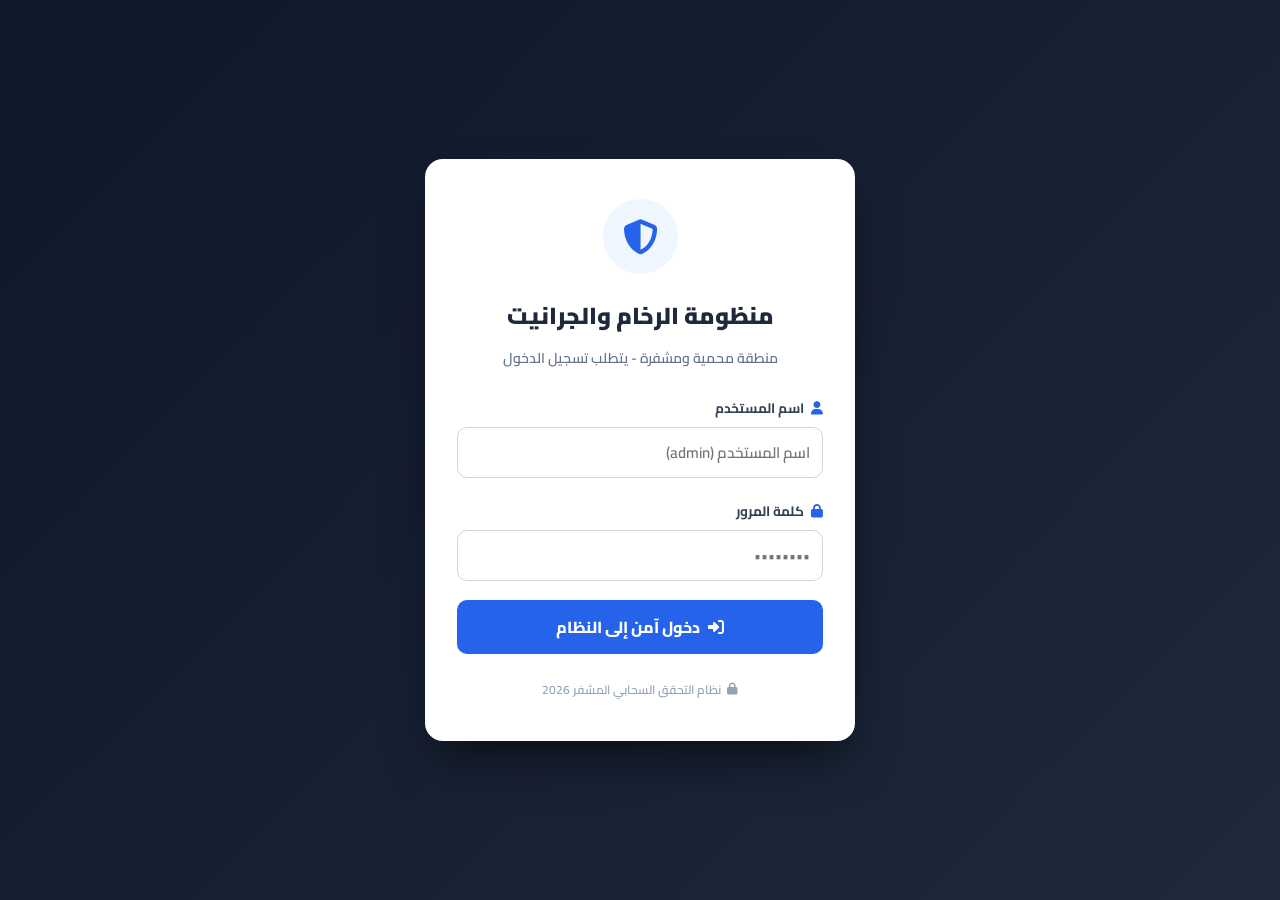
==== commit d3e0c4d0: "Update Haj Salah and Sadeeq Gaafar payments, bump DB version to 2026_11_10_v1, and add verification " ====
--- a/public/index.html
+++ b/public/index.html
@@ -3,8 +3,9 @@
 <head>
     <meta charset="UTF-8">
     <meta name="viewport" content="width=device-width, initial-scale=1.0">
-    <title>نظام إدارة وفواتير ومستودع ملفات الرخام والجرانيت | خالي أحمد جلال</title>
+    <title>حساب الحاج صلاح — الفواتير وكشف الحساب</title>
     <link rel="stylesheet" href="/static/style.css">
+    <link rel="stylesheet" href="/static/overhaul.css?v=3">
     <link rel="stylesheet" href="https://cdnjs.cloudflare.com/ajax/libs/font-awesome/6.4.0/css/all.min.css">
     <style>
         .free-row td {
@@ -381,10 +382,10 @@
                         <td class="cell-yellow">رقم الفاتوره</td>
                         <td><input type="text" id="meta-inv-no" class="meta-input" style="color:#b91c1c; font-weight:800;"></td>
                         <td class="cell-yellow">الدفعة المسددة</td>
-                        <td><input type="number" id="meta-paid" class="meta-input" value="0" placeholder="المدفوع كاش..."></td>
+                        <td><input type="number" id="meta-paid" class="meta-input" value="0" placeholder="المدفوع كاش..." oninput="recalculateAll()"></td>
                         <td style="width: 2%;"></td>
                         <td class="cell-yellow">خصم / تسوية</td>
-                        <td><input type="number" id="meta-discount" class="meta-input" value="0"></td>
+                        <td><input type="number" id="meta-discount" class="meta-input" value="0" oninput="recalculateAll()"></td>
                     </tr>
                 </table>
 
@@ -423,6 +424,12 @@
                             <td></td>
                             <td class="no-print"></td>
                         </tr>
+                        <tr style="background:#f8fafc; font-weight:700; color:#475569; font-size:0.95rem;">
+                            <td colspan="3" style="text-align:center;">الصافي والمتبقي</td>
+                            <td colspan="3" style="text-align:right; padding-right:15px;">الصافي بعد الخصم: <b id="lbl-net-amount" style="color:#1e3a8a; font-size:1.05rem;">0.00</b> ج.م</td>
+                            <td colspan="5" style="text-align:right; padding-right:15px;">المتبقي بعد الدفعة: <b id="lbl-remaining-amount" style="color:#b91c1c; font-size:1.15rem;">0.00</b> ج.م</td>
+                            <td class="no-print"></td>
+                        </tr>
                     </tfoot>
                 </table>
 
@@ -795,6 +802,6 @@
 
     <!-- Partner Expense Modal -->
     </div> <!-- End app-wrapper -->
-    <script src="/static/app.js?v=20261028_v12"></script>
+    <script src="/static/app.js?v=overhaul-3"></script>
 </body>
 </html>
--- a/static/overhaul.css
+++ b/static/overhaul.css
@@ -0,0 +1,24 @@
+/* Haj Salah focused workspace: preserve legacy IDs/events while improving usability. */
+:root{--hs-ink:#132238;--hs-muted:#607087;--hs-primary:#125b72;--hs-primary-strong:#0b4154;--hs-bg:#f3f7f8;--hs-line:#dce6e9;--hs-card:#fff;--hs-shadow:0 12px 32px rgba(17,47,64,.08)}
+body{background:var(--hs-bg);color:var(--hs-ink)}
+#app-wrapper{max-width:1600px;margin:auto}
+.navbar{background:linear-gradient(110deg,#0d3445,#12647a);box-shadow:0 6px 22px rgba(12,44,60,.2)}
+.brand-title span,.brand-title .brand-badge{color:#fff!important}
+.nav-tabs{gap:.4rem}.nav-tab-btn{border-radius:12px!important;transition:all .18s ease}.nav-tab-btn.active,.nav-tab-btn:hover{background:#e3f4f6!important;color:var(--hs-primary-strong)!important}
+.main-wrapper{padding:1.3rem clamp(.75rem,2vw,2rem);max-width:1540px;margin:auto}
+.card-box,.stat-card,.modal-content{border:1px solid var(--hs-line)!important;border-radius:18px!important;box-shadow:var(--hs-shadow)!important;background:var(--hs-card)}
+.card-box{padding:clamp(1rem,2vw,1.7rem);margin-bottom:1.25rem}
+.box-header{gap:1rem;flex-wrap:wrap;margin-bottom:1rem}
+.box-title{font-size:1.12rem;color:var(--hs-primary-strong)}
+.stat-card{padding:1.2rem;min-height:115px}.stat-val{font-variant-numeric:tabular-nums;letter-spacing:.01em}
+.form-control{border:1px solid #cbd9df!important;border-radius:10px!important;min-height:42px;transition:border-color .15s,box-shadow .15s}
+.form-control:focus{border-color:#1683a0!important;box-shadow:0 0 0 3px rgba(22,131,160,.14)!important;outline:none}
+.btn{border-radius:10px!important;transition:transform .15s,box-shadow .15s}.btn:hover{transform:translateY(-1px);box-shadow:0 5px 12px #1234}
+.data-table{border-collapse:separate!important;border-spacing:0!important;width:100%;overflow:hidden;border:1px solid var(--hs-line);border-radius:12px}
+.data-table th{background:#e8f1f3!important;color:#244958!important;position:sticky;top:0;z-index:1}
+.data-table th,.data-table td{padding:.65rem .55rem!important;border-bottom:1px solid #e8eef0!important;vertical-align:middle}
+.data-table tbody tr:hover{background:#f0f8f9!important}
+#invoice-items-tbody input{min-width:62px}
+[dir="rtl"] .text-left{text-align:right!important}
+@media(max-width:900px){.navbar-content{align-items:flex-start;flex-direction:column}.nav-tabs{overflow-x:auto;width:100%;padding-bottom:.35rem}.nav-tab-btn{white-space:nowrap}.main-wrapper{padding:.8rem}.data-table{font-size:.78rem}.card-box{overflow-x:auto}}
+@media print{.navbar,.nav-tabs,.btn,.box-header button,#login-overlay{display:none!important}body{background:#fff!important}.card-box,.stat-card{box-shadow:none!important;border:1px solid #aaa!important}}
